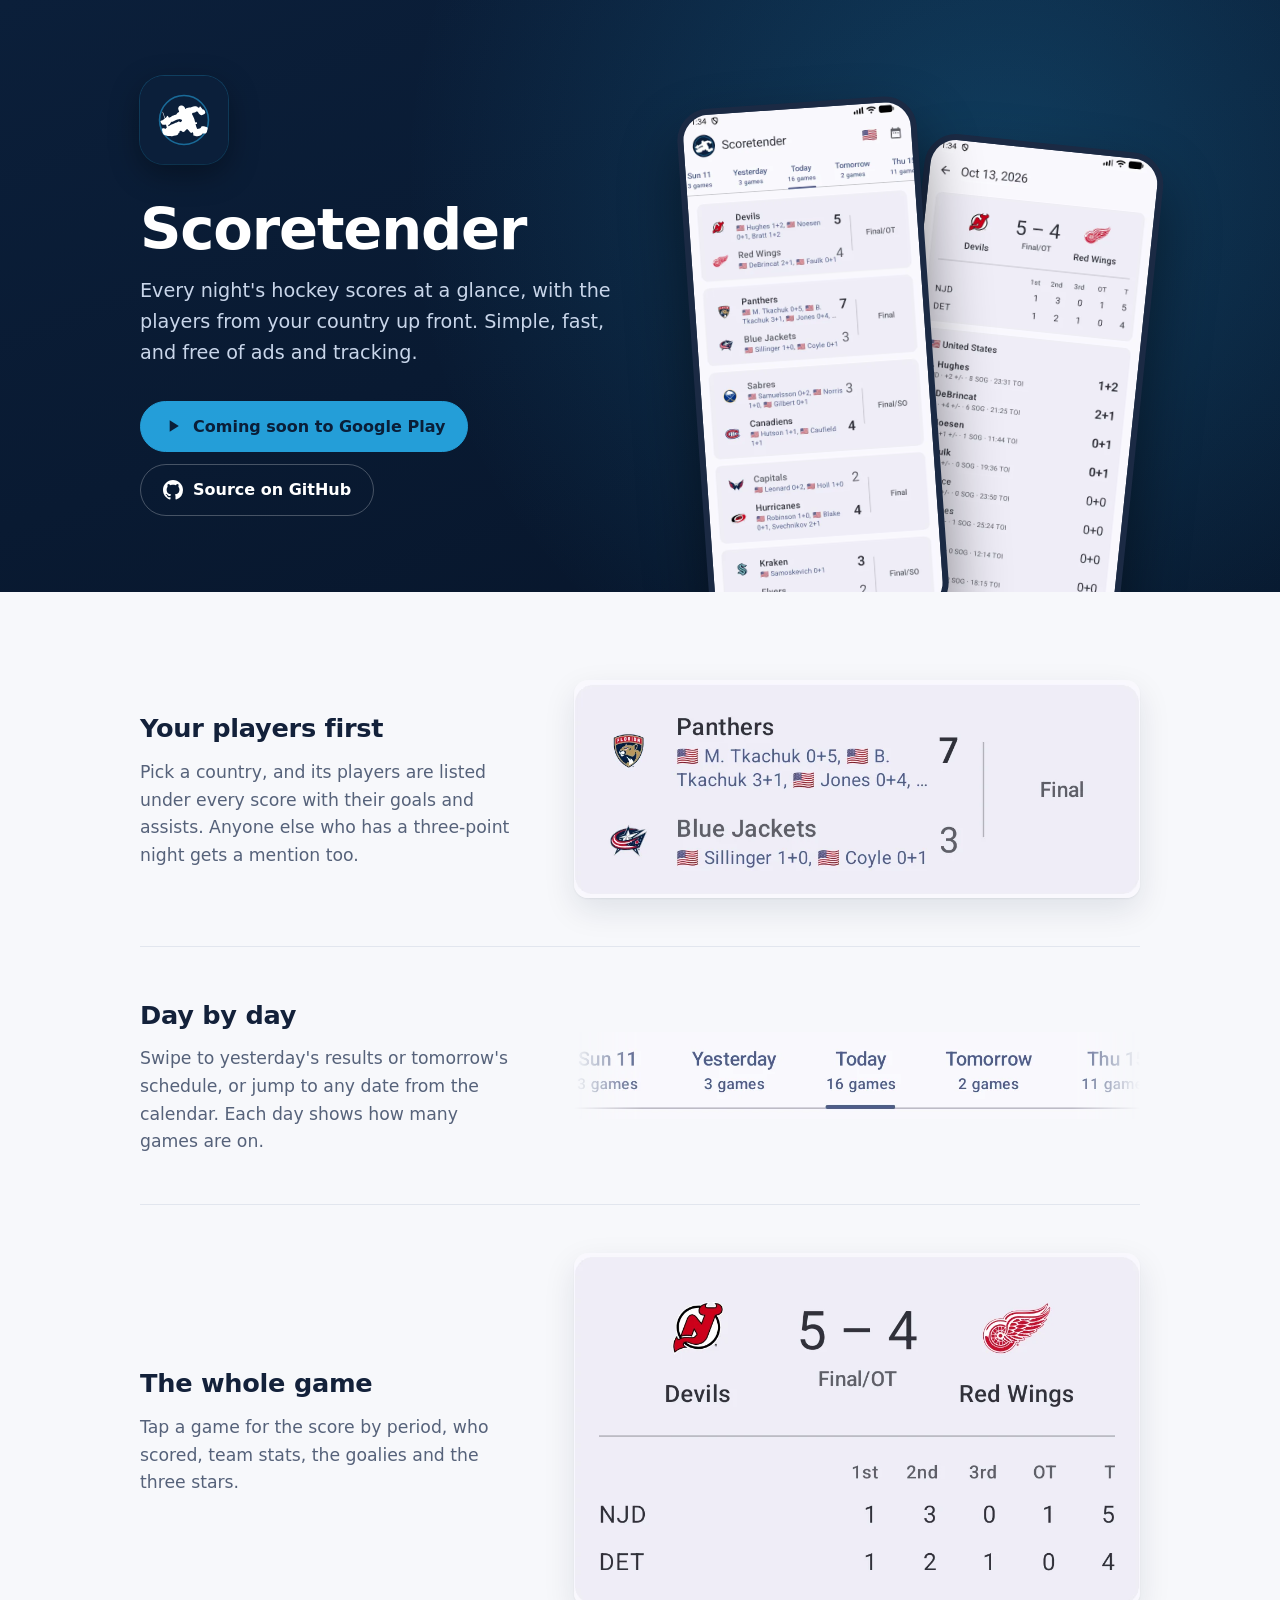
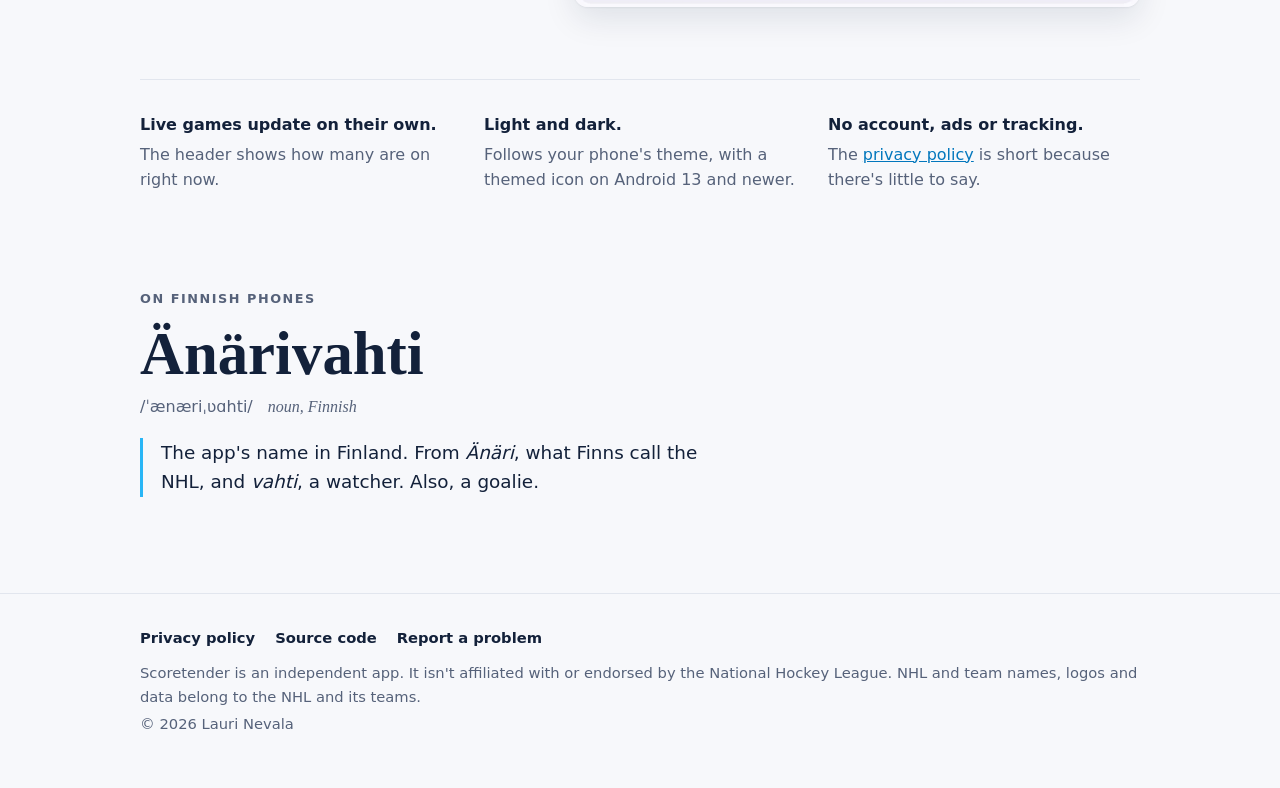
==== docs/index.html @ 211d3eaa "Add a website with a landing page and privacy policy A static site in docs/ for GitHub Pages: a land" ====
<!doctype html>
<html lang="en">
<head>
  <meta charset="utf-8">
  <meta name="viewport" content="width=device-width, initial-scale=1">
  <title>Scoretender</title>
  <meta name="description" content="Hockey scores for Android, with the players from your country up front. No account, no ads, no tracking.">
  <meta name="theme-color" content="#0b1f3a">
  <link rel="icon" href="icon.svg" type="image/svg+xml">
  <link rel="stylesheet" href="style.css">
</head>
<body>
  <header class="hero">
    <div class="wrap">
      <div class="hero-text">
        <img class="app-icon" src="icon.svg" alt="">
        <h1>Scoretender</h1>
        <p class="lead">Every night's hockey scores at a glance, with the players from your country up front. Simple, fast, and free of ads and tracking.</p>
        <div class="actions">
          <span class="button primary soon">
            <svg viewBox="0 0 24 24" aria-hidden="true"><path d="M8 5v14l11-7z"/></svg>
            Coming soon to Google Play
          </span>
          <a class="button" href="https://github.com/nevalla/scoretender">
            <svg viewBox="0 0 16 16" aria-hidden="true"><path d="M8 0C3.58 0 0 3.58 0 8c0 3.54 2.29 6.53 5.47 7.59.4.07.55-.17.55-.38 0-.19-.01-.82-.01-1.49-2.01.37-2.53-.49-2.69-.94-.09-.23-.48-.94-.82-1.13-.28-.15-.68-.52-.01-.53.63-.01 1.08.58 1.23.82.72 1.21 1.87.87 2.33.66.07-.52.28-.87.51-1.07-1.78-.2-3.64-.89-3.64-3.95 0-.87.31-1.59.82-2.15-.08-.2-.36-1.02.08-2.12 0 0 .67-.21 2.2.82.64-.18 1.32-.27 2-.27.68 0 1.36.09 2 .27 1.53-1.04 2.2-.82 2.2-.82.44 1.1.16 1.92.08 2.12.51.56.82 1.27.82 2.15 0 3.07-1.87 3.75-3.65 3.95.29.25.54.73.54 1.48 0 1.07-.01 1.93-.01 2.2 0 .21.15.46.55.38A8.01 8.01 0 0016 8c0-4.42-3.58-8-8-8z"/></svg>
            Source on GitHub
          </a>
        </div>
      </div>
      <div class="phones">
        <div class="phone back"><img src="screenshots/game.webp" alt="A game's detail screen with the period-by-period score and stats for American players" width="540" height="1200"></div>
        <div class="phone front"><img src="screenshots/scores.webp" alt="The scores list, with a tab for each day and American players listed under each team" width="540" height="1200"></div>
      </div>
    </div>
  </header>

  <main>
    <section class="features">
      <div class="wrap">
        <div class="feature">
          <div class="feature-text">
            <h2>Your players first</h2>
            <p>Pick a country, and its players are listed under every score with their goals and assists. Anyone else who has a three-point night gets a mention too.</p>
          </div>
          <figure class="excerpt"><img src="screenshots/players.webp" alt="Panthers 7, Blue Jackets 3, with M. Tkachuk 0+5 and B. Tkachuk 3+1 listed under the Panthers" width="1000" height="384" loading="lazy"></figure>
        </div>

        <div class="feature">
          <div class="feature-text">
            <h2>Day by day</h2>
            <p>Swipe to yesterday's results or tomorrow's schedule, or jump to any date from the calendar. Each day shows how many games are on.</p>
          </div>
          <figure class="excerpt fade"><img src="screenshots/days.webp" alt="Day tabs: Yesterday 3 games, Today 16 games, Tomorrow 2 games" width="1080" height="166" loading="lazy"></figure>
        </div>

        <div class="feature">
          <div class="feature-text">
            <h2>The whole game</h2>
            <p>Tap a game for the score by period, who scored, team stats, the goalies and the three stars.</p>
          </div>
          <figure class="excerpt"><img src="screenshots/linescore.webp" alt="Devils 5, Red Wings 4 in overtime, with goals by period" width="1000" height="625" loading="lazy"></figure>
        </div>

        <ul class="extras">
          <li><strong>Live games update on their own.</strong> The header shows how many are on right now.</li>
          <li><strong>Light and dark.</strong> Follows your phone's theme, with a themed icon on Android 13 and newer.</li>
          <li><strong>No account, ads or tracking.</strong> The <a href="privacy.html">privacy policy</a> is short because there's little to say.</li>
        </ul>
      </div>
    </section>

    <section class="local">
      <div class="wrap">
        <p class="kicker">On Finnish phones</p>
        <h2 class="headword"><dfn lang="fi">Änärivahti</dfn></h2>
        <p class="pronunciation"><span>/ˈænæriˌʋɑhti/</span> <i>noun, Finnish</i></p>
        <p class="definition">The app's name in Finland. From <em lang="fi">Änäri</em>, what Finns call the NHL, and <em lang="fi">vahti</em>, a watcher. Also, a goalie.</p>
      </div>
    </section>
  </main>

  <footer>
    <div class="wrap">
      <nav>
        <a href="privacy.html">Privacy policy</a>
        <a href="https://github.com/nevalla/scoretender">Source code</a>
        <a href="https://github.com/nevalla/scoretender/issues">Report a problem</a>
      </nav>
      <p>Scoretender is an independent app. It isn't affiliated with or endorsed by the National Hockey League. NHL and team names, logos and data belong to the NHL and its teams.</p>
      <p>© 2026 Lauri Nevala</p>
    </div>
  </footer>
</body>
</html>
---- docs/style.css ----
:root {
  --navy: #0b1f3a;
  --navy-deep: #07152a;
  --ice: #29b6f6;
  --bg: #f7f8fb;
  --surface: #ffffff;
  --text: #13213a;
  --muted: #56627a;
  --line: #e2e6ee;
  --link: #0277bd;
  font-family: system-ui, -apple-system, "Segoe UI", Roboto, sans-serif;
  color-scheme: light dark;
}

@media (prefers-color-scheme: dark) {
  :root {
    --bg: #0a1424;
    --surface: #111e33;
    --text: #e6ebf3;
    --muted: #9aa7bd;
    --line: #22314b;
    --link: var(--ice);
  }
}

* { box-sizing: border-box; }

body {
  margin: 0;
  background: var(--bg);
  color: var(--text);
  line-height: 1.6;
  -webkit-font-smoothing: antialiased;
}

a { color: var(--link); }

.wrap {
  max-width: 1040px;
  margin: 0 auto;
  padding: 0 20px;
}

/* Hero */

.hero {
  background:
    radial-gradient(circle at 78% 30%, rgba(41, 182, 246, 0.22), transparent 55%),
    linear-gradient(160deg, var(--navy) 0%, var(--navy-deep) 100%);
  color: #fff;
  overflow: hidden;
}

.hero .wrap {
  display: grid;
  grid-template-columns: 1.1fr 1fr;
  gap: 40px;
  align-items: center;
  padding-top: 72px;
  padding-bottom: 0;
}

.hero-text { padding-bottom: 72px; }

.app-icon {
  width: 88px;
  height: 88px;
  border-radius: 24px;
  box-shadow: 0 10px 30px rgba(0, 0, 0, 0.35), 0 0 0 1px rgba(41, 182, 246, 0.25);
}

.hero h1 {
  font-size: clamp(2.4rem, 6vw, 3.6rem);
  line-height: 1.05;
  letter-spacing: -0.02em;
  margin: 28px 0 16px;
}

.hero .lead {
  font-size: 1.2rem;
  color: #c9d6ea;
  max-width: 30em;
  margin: 0 0 32px;
}

.actions {
  display: flex;
  flex-wrap: wrap;
  gap: 12px;
}

.button {
  display: inline-flex;
  align-items: center;
  gap: 10px;
  padding: 12px 22px;
  border-radius: 999px;
  font-weight: 600;
  text-decoration: none;
  border: 1px solid rgba(255, 255, 255, 0.25);
  color: #fff;
}

.button.primary {
  background: var(--ice);
  border-color: var(--ice);
  color: var(--navy);
}

.button.soon {
  cursor: default;
  opacity: 0.85;
}

.button svg { width: 20px; height: 20px; fill: currentColor; }

/* Phones */

.phones {
  position: relative;
  height: 520px;
  align-self: end;
}

.phone {
  position: absolute;
  width: 240px;
  border-radius: 32px;
  border: 6px solid #1b2a44;
  background: #1b2a44;
  box-shadow: 0 30px 60px rgba(0, 0, 0, 0.45);
  overflow: hidden;
}

.phone img { display: block; width: 100%; height: auto; }

.phone.back {
  right: 0;
  top: 70px;
  transform: rotate(6deg);
}

.phone.front {
  left: 10px;
  top: 30px;
  transform: rotate(-4deg);
  z-index: 1;
}

/* Features */

.features { padding: 40px 0; }

.feature {
  display: grid;
  grid-template-columns: 2fr 3fr;
  gap: 56px;
  align-items: center;
  padding: 48px 0;
}

.feature + .feature { border-top: 1px solid var(--line); }

.feature h2 {
  font-size: 1.6rem;
  letter-spacing: -0.01em;
  margin: 0 0 10px;
}

.feature p {
  margin: 0;
  color: var(--muted);
  font-size: 1.08rem;
}

/* A piece of the real app, cut from a screenshot. */
.excerpt {
  margin: 0;
  border-radius: 14px;
  overflow: hidden;
  box-shadow: 0 1px 2px rgba(11, 31, 58, 0.06), 0 12px 32px rgba(11, 31, 58, 0.1);
}

.excerpt img { display: block; width: 100%; height: auto; }

/* The day tabs carry on past both edges in the app, so let them trail off here too. */
.excerpt.fade {
  box-shadow: none;
  border-radius: 0;
  -webkit-mask-image: linear-gradient(90deg, transparent, #000 12%, #000 88%, transparent);
  mask-image: linear-gradient(90deg, transparent, #000 12%, #000 88%, transparent);
}

.extras {
  list-style: none;
  margin: 24px 0 0;
  padding: 32px 0 0;
  border-top: 1px solid var(--line);
  display: grid;
  grid-template-columns: repeat(3, 1fr);
  gap: 32px;
  color: var(--muted);
}

.extras strong { display: block; color: var(--text); margin-bottom: 4px; }

/* Local name, set like a dictionary entry */

.local { padding: 56px 0 96px; }

.local .wrap > * { max-width: 600px; }

.kicker {
  margin: 0 0 12px;
  color: var(--muted);
  font-size: 0.8rem;
  font-weight: 600;
  letter-spacing: 0.12em;
  text-transform: uppercase;
}

.headword {
  margin: 0;
  font-family: "Iowan Old Style", "Palatino Linotype", Palatino, Georgia, serif;
  font-size: clamp(2.6rem, 7vw, 3.8rem);
  font-weight: 600;
  line-height: 1.1;
}

.headword dfn { font-style: normal; }

.pronunciation {
  margin: 6px 0 18px;
  color: var(--muted);
}

.pronunciation span { margin-right: 10px; }

.pronunciation i { font-family: "Iowan Old Style", "Palatino Linotype", Palatino, Georgia, serif; }

.definition {
  margin: 0;
  padding-left: 18px;
  border-left: 3px solid var(--ice);
  font-size: 1.15rem;
}

/* Footer */

footer {
  border-top: 1px solid var(--line);
  padding: 32px 0 48px;
  color: var(--muted);
  font-size: 0.92rem;
}

footer nav {
  display: flex;
  flex-wrap: wrap;
  gap: 20px;
  margin-bottom: 12px;
}

footer nav a { color: var(--text); text-decoration: none; font-weight: 600; }
footer nav a:hover { color: var(--ice); }
footer p { margin: 4px 0; }

/* Document pages (privacy policy) */

.doc-header {
  background: linear-gradient(160deg, var(--navy) 0%, var(--navy-deep) 100%);
  color: #fff;
}

.doc-header .wrap {
  display: flex;
  align-items: center;
  padding-top: 18px;
  padding-bottom: 18px;
}

.doc-header a {
  display: flex;
  align-items: center;
  gap: 12px;
  color: #fff;
  text-decoration: none;
  font-weight: 700;
  font-size: 1.15rem;
}

.doc-header img { width: 40px; height: 40px; border-radius: 11px; }

.doc {
  max-width: 720px;
  padding-top: 48px;
  padding-bottom: 64px;
}

.doc h1 { font-size: 2.2rem; letter-spacing: -0.01em; margin: 0 0 4px; }
.doc .updated { color: var(--muted); margin: 0 0 32px; }
.doc h2 { font-size: 1.25rem; margin: 36px 0 8px; }
.doc li { margin: 6px 0; }

.summary {
  background: var(--surface);
  border: 1px solid var(--line);
  border-left: 4px solid var(--ice);
  border-radius: 12px;
  padding: 18px 22px;
}

.summary p { margin: 0; }

code {
  font-size: 0.92em;
  background: var(--surface);
  border: 1px solid var(--line);
  border-radius: 6px;
  padding: 1px 6px;
}

/* Small screens */

@media (max-width: 860px) {
  .hero .wrap { grid-template-columns: 1fr; padding-top: 48px; }
  .hero-text { padding-bottom: 0; text-align: center; }
  .hero .lead { margin-left: auto; margin-right: auto; }
  .actions { justify-content: center; }
  .phones { height: 420px; max-width: 380px; width: 100%; margin: 0 auto; }
  .phone { width: 190px; }
  .feature { grid-template-columns: 1fr; gap: 24px; padding: 40px 0; }
  .extras { grid-template-columns: 1fr; gap: 20px; }
}

@media (max-width: 560px) {
  .phones { height: 360px; }
  .phone { width: 160px; border-radius: 24px; border-width: 4px; }
}
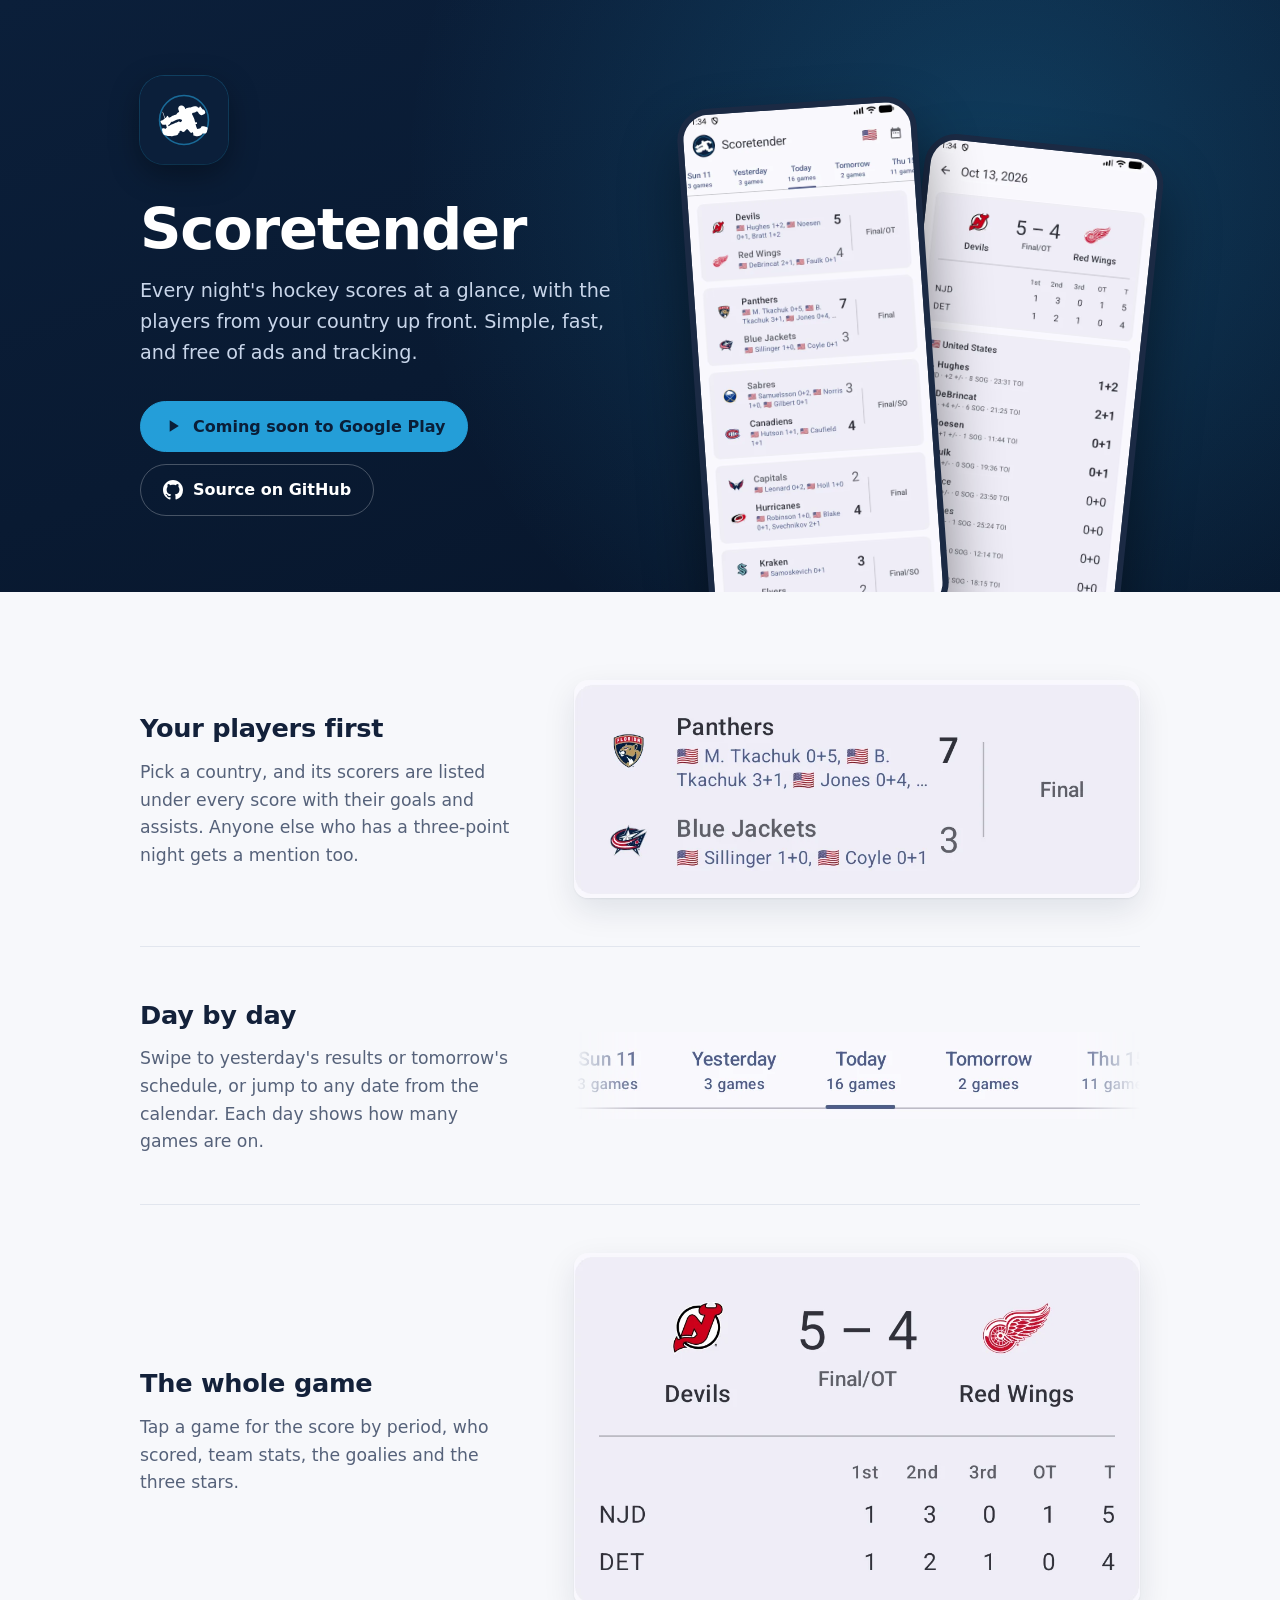
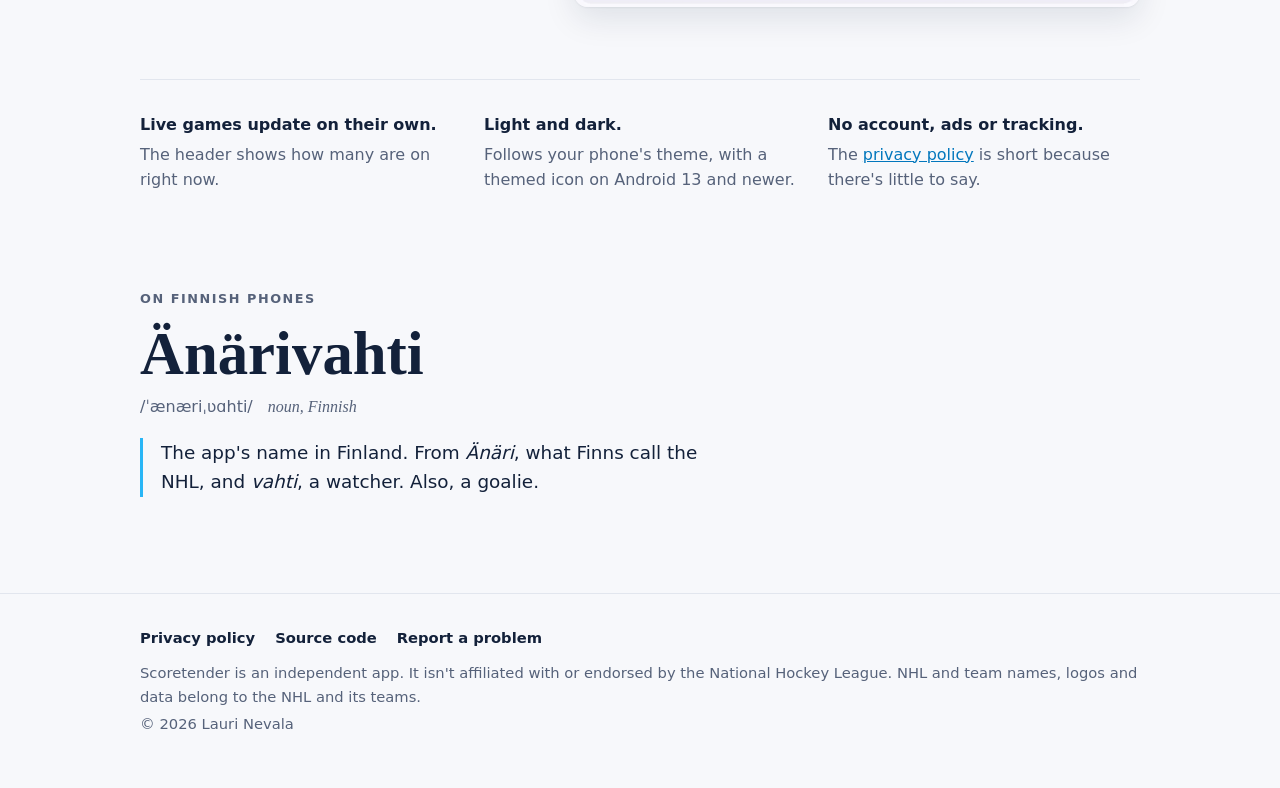
==== commit ac9e45d4: "Add the Google Play store listing in English and Finnish Titles, descriptions, feature graphics, a 5" ====
--- a/docs/index.html
+++ b/docs/index.html
@@ -40,7 +40,7 @@
         <div class="feature">
           <div class="feature-text">
             <h2>Your players first</h2>
-            <p>Pick a country, and its players are listed under every score with their goals and assists. Anyone else who has a three-point night gets a mention too.</p>
+            <p>Pick a country, and its scorers are listed under every score with their goals and assists. Anyone else who has a three-point night gets a mention too.</p>
           </div>
           <figure class="excerpt"><img src="screenshots/players.webp" alt="Panthers 7, Blue Jackets 3, with M. Tkachuk 0+5 and B. Tkachuk 3+1 listed under the Panthers" width="1000" height="384" loading="lazy"></figure>
         </div>
